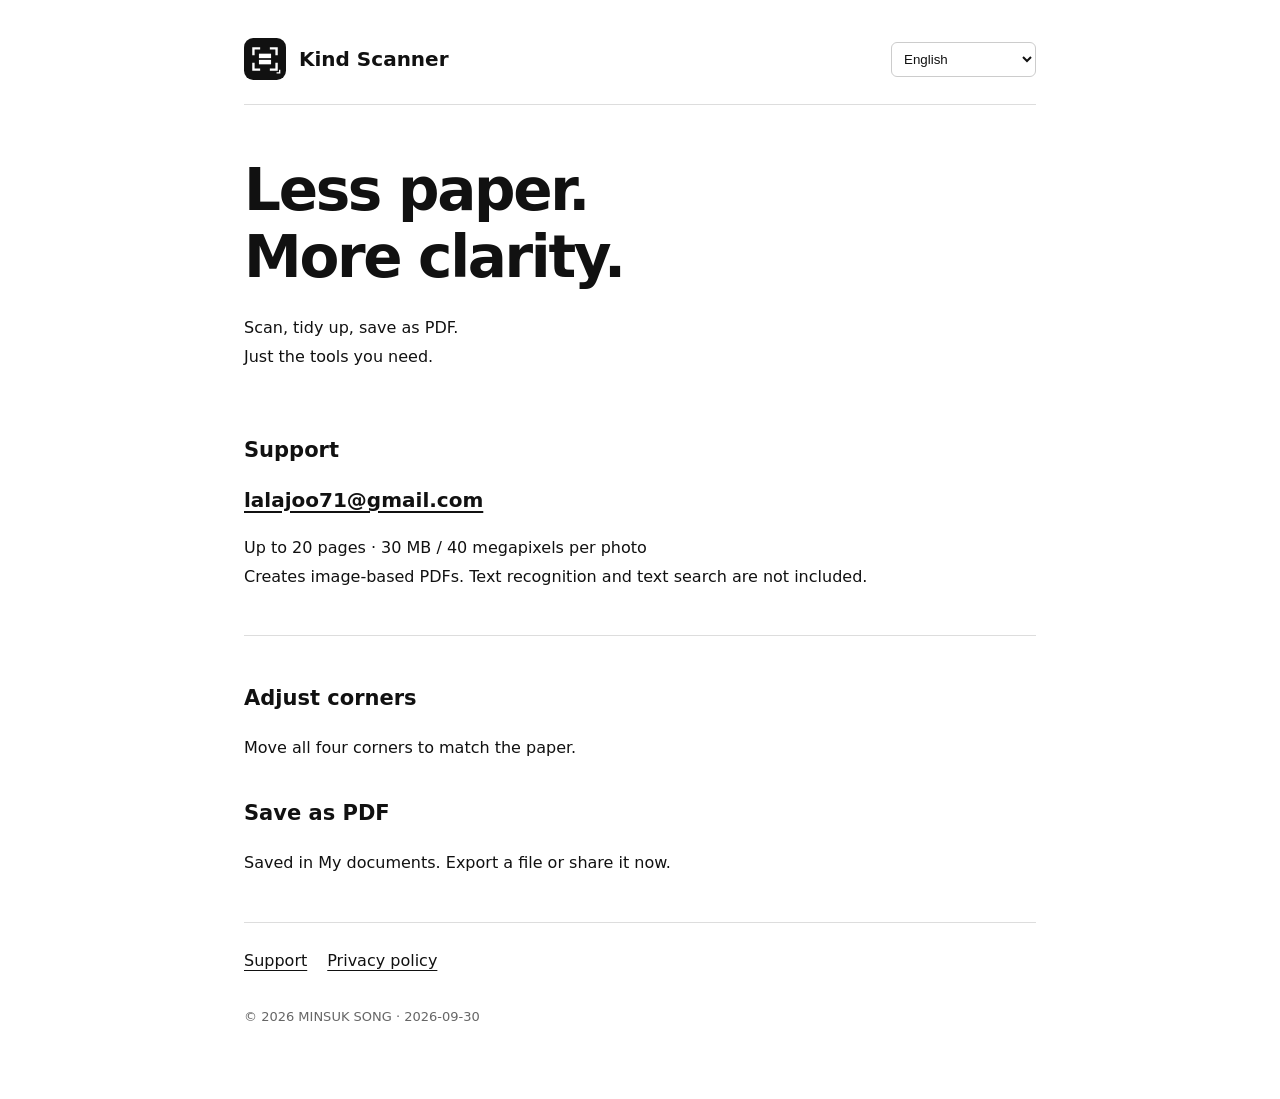
==== index.html @ 596a9dea "Publish Kind Scanner support and privacy pages" ====
<!doctype html><html lang="en"><head><meta charset="utf-8"><meta name="viewport" content="width=device-width, initial-scale=1"><meta name="description" content="Kind Scanner support and privacy. Scan paper documents into PDF on your device, without ads or accounts."><title>Kind Scanner</title><link rel="icon" href="icon.svg"><link rel="stylesheet" href="style.css"></head><body data-page="support"><main><header><img src="icon.svg" alt=""><strong data-text="appName">Kind Scanner</strong><select aria-label="Language"></select></header><h1 data-text="homeTitle">Less paper. More clarity.</h1><p data-text="homeBody">Scan, tidy up, save as PDF.</p><section><h2 data-text="support">Support</h2><a class="email" href="mailto:lalajoo71@gmail.com">lalajoo71@gmail.com</a><p data-text="limits">Up to 20 pages. Creates image-based PDFs; OCR and text search are not included.</p></section><section><h2 data-text="crop">Adjust corners</h2><p data-text="cropHint">Move all four corners to match the paper.</p><h2 data-text="savePdf">Save as PDF</h2><p data-text="savedBody">Saved in My documents. Export a file or share it now.</p></section><nav><a href="index.html" data-link="index.html" data-text="support">Support</a><a href="privacy.html" data-link="privacy.html" data-text="privacy">Privacy policy</a></nav><footer>© 2026 MINSUK SONG · 2026-09-30</footer></main><script src="app.js"></script></body></html>
---- style.css ----
*{box-sizing:border-box}body{margin:0;background:#fff;color:#111;font-family:system-ui,-apple-system,"Noto Sans",sans-serif;line-height:1.8}main{max-width:840px;margin:auto;padding:38px 24px 70px}header{display:flex;gap:13px;align-items:center;border-bottom:1px solid #ddd;padding-bottom:24px}header img{width:42px;height:42px}header strong{font-size:20px}select{margin-left:auto;padding:8px;background:#fff;color:#111;border:1px solid #ccc;border-radius:6px;max-width:155px}h1{font-size:clamp(36px,7vw,58px);font-weight:900;line-height:1.15;letter-spacing:-.04em;margin:52px 0 24px;white-space:pre-line}h2{font-size:21px;margin:32px 0 12px}p{white-space:pre-line}a{color:#111;text-underline-offset:4px}section{padding:12px 0 28px;border-bottom:1px solid #ddd}nav{display:flex;gap:20px;margin-top:24px}footer{font-size:13px;color:#666;margin-top:30px}.email{font-size:20px;font-weight:750;overflow-wrap:anywhere}
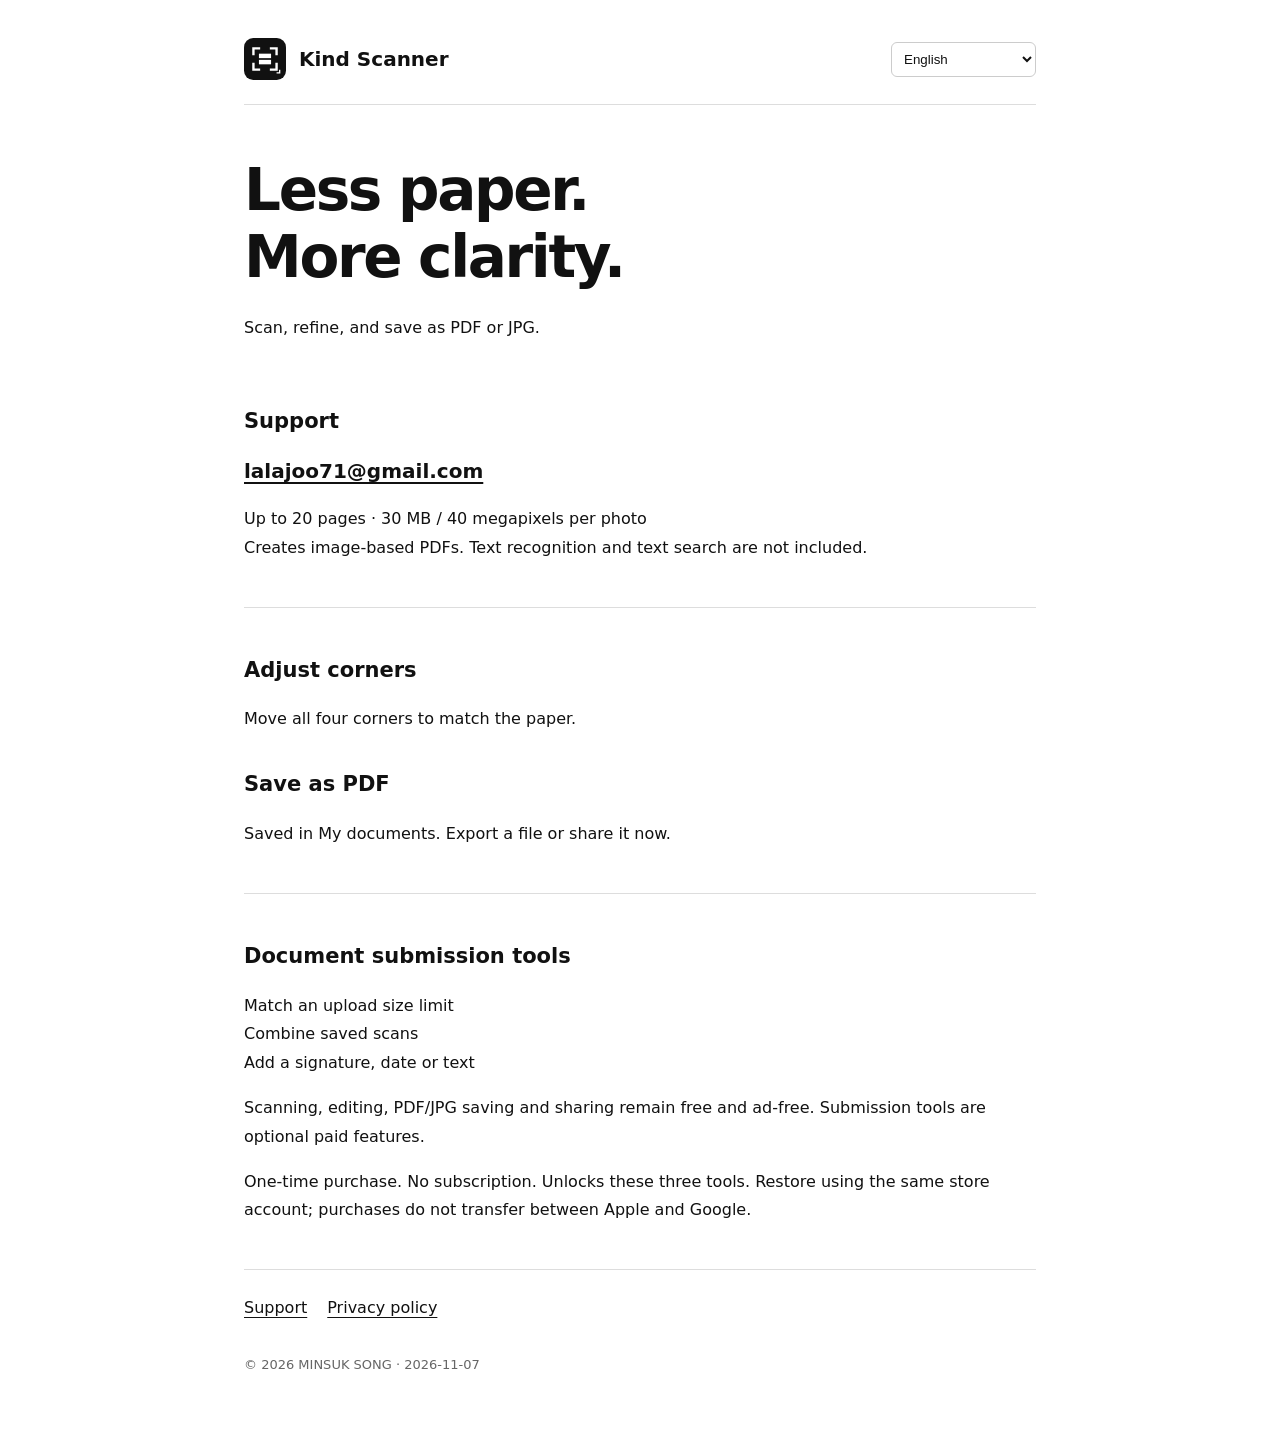
==== commit 6d46b48b: "Document optional submission tools and purchase privacy" ====
--- a/index.html
+++ b/index.html
@@ -1 +1 @@
-<!doctype html><html lang="en"><head><meta charset="utf-8"><meta name="viewport" content="width=device-width, initial-scale=1"><meta name="description" content="Kind Scanner support and privacy. Scan paper documents into PDF on your device, without ads or accounts."><title>Kind Scanner</title><link rel="icon" href="icon.svg"><link rel="stylesheet" href="style.css"></head><body data-page="support"><main><header><img src="icon.svg" alt=""><strong data-text="appName">Kind Scanner</strong><select aria-label="Language"></select></header><h1 data-text="homeTitle">Less paper. More clarity.</h1><p data-text="homeBody">Scan, tidy up, save as PDF.</p><section><h2 data-text="support">Support</h2><a class="email" href="mailto:lalajoo71@gmail.com">lalajoo71@gmail.com</a><p data-text="limits">Up to 20 pages. Creates image-based PDFs; OCR and text search are not included.</p></section><section><h2 data-text="crop">Adjust corners</h2><p data-text="cropHint">Move all four corners to match the paper.</p><h2 data-text="savePdf">Save as PDF</h2><p data-text="savedBody">Saved in My documents. Export a file or share it now.</p></section><nav><a href="index.html" data-link="index.html" data-text="support">Support</a><a href="privacy.html" data-link="privacy.html" data-text="privacy">Privacy policy</a></nav><footer>© 2026 MINSUK SONG · 2026-09-30</footer></main><script src="app.js"></script></body></html>+<!doctype html><html lang="en"><head><meta charset="utf-8"><meta name="viewport" content="width=device-width, initial-scale=1"><meta name="description" content="Kind Scanner support and privacy. Scan paper documents into PDF on your device, without ads or accounts."><title>Kind Scanner</title><link rel="icon" href="icon.svg"><link rel="stylesheet" href="style.css"></head><body data-page="support"><main><header><img src="icon.svg" alt=""><strong data-text="appName">Kind Scanner</strong><select aria-label="Language"></select></header><h1 data-text="homeTitle">Less paper. More clarity.</h1><p data-text="homeBody">Scan, tidy up, save as PDF.</p><section><h2 data-text="support">Support</h2><a class="email" href="mailto:lalajoo71@gmail.com">lalajoo71@gmail.com</a><p data-text="limits">Up to 20 pages. Creates image-based PDFs; OCR and text search are not included.</p></section><section><h2 data-text="crop">Adjust corners</h2><p data-text="cropHint">Move all four corners to match the paper.</p><h2 data-text="savePdf">Save as PDF</h2><p data-text="savedBody">Saved in My documents. Export a file or share it now.</p></section><section><h2 data-text="toolsTitle">Document Submission Tools</h2><p data-text="toolsFeatures"></p><p data-text="toolsFreePromise"></p><p data-text="toolsPurchaseTerms"></p></section><nav><a href="index.html" data-link="index.html" data-text="support">Support</a><a href="privacy.html" data-link="privacy.html" data-text="privacy">Privacy policy</a></nav><footer>© 2026 MINSUK SONG · 2026-11-07</footer></main><script src="app-v2.js"></script></body></html>
